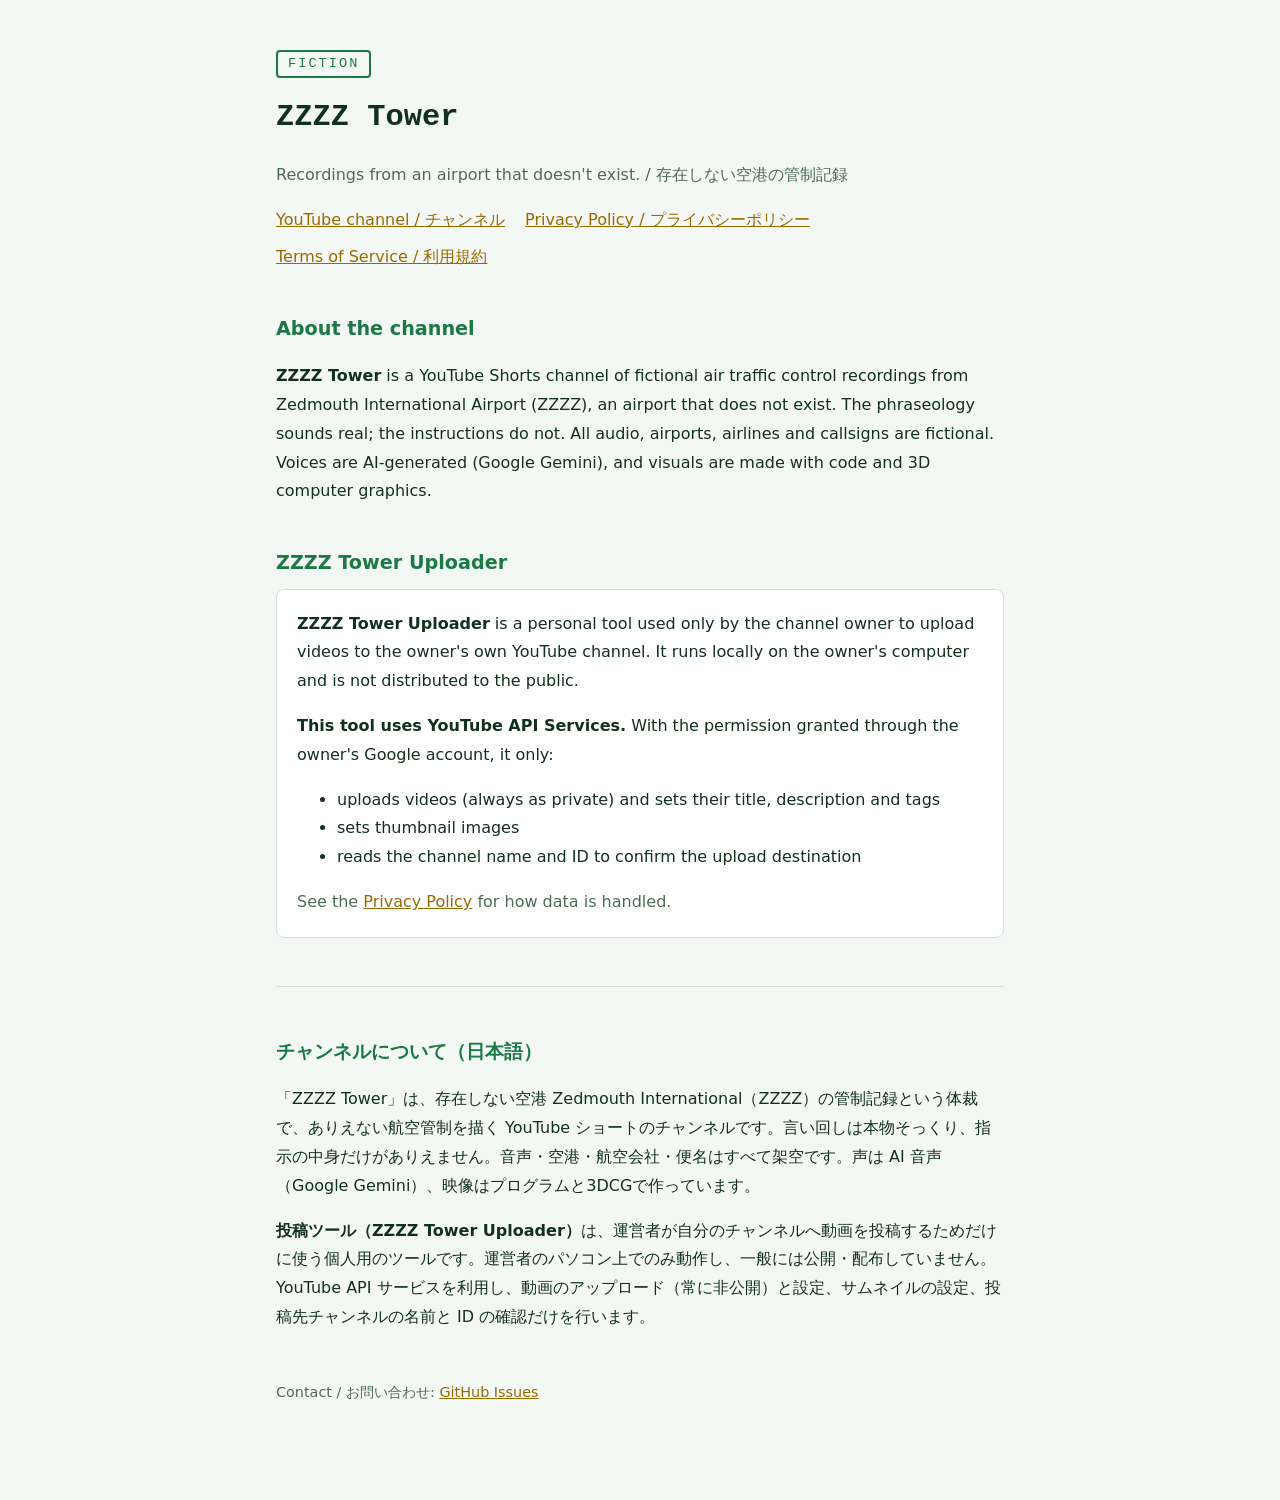
==== index.html @ 7130e058 "ZZZZ Tower: site for the uploader (home, privacy policy, terms) Co-Authored-By: Claude Opus 5.5 <nor" ====
<!doctype html>
<html lang="ja">
<head>
<meta charset="utf-8">
<meta name="viewport" content="width=device-width, initial-scale=1">
<title>ZZZZ Tower</title>
<meta name="description" content="架空の空港 Zedmouth International（ZZZZ）の管制記録という体裁で、ありえない航空管制を描くショート動画のチャンネル「ZZZZ Tower」と、その投稿ツールの案内です。">
<link rel="stylesheet" href="style.css">
</head>
<body>
<main>
  <header>
    <span class="tag">FICTION</span>
    <h1>ZZZZ Tower</h1>
    <p class="muted">Recordings from an airport that doesn't exist. / 存在しない空港の管制記録</p>
    <nav>
      <a href="https://www.youtube.com/channel/UCy1MABj9fhOf2V3Uii7LMrw">YouTube channel / チャンネル</a>
      <a href="privacy.html">Privacy Policy / プライバシーポリシー</a>
      <a href="terms.html">Terms of Service / 利用規約</a>
    </nav>
  </header>

  <h2>About the channel</h2>
  <p><strong>ZZZZ Tower</strong> is a YouTube Shorts channel of fictional air traffic control recordings from Zedmouth International Airport (ZZZZ), an airport that does not exist. The phraseology sounds real; the instructions do not. All audio, airports, airlines and callsigns are fictional. Voices are AI-generated (Google Gemini), and visuals are made with code and 3D computer graphics.</p>

  <h2>ZZZZ Tower Uploader</h2>
  <div class="card">
    <p><strong>ZZZZ Tower Uploader</strong> is a personal tool used only by the channel owner to upload videos to the owner's own YouTube channel. It runs locally on the owner's computer and is not distributed to the public.</p>
    <p><strong>This tool uses YouTube API Services.</strong> With the permission granted through the owner's Google account, it only:</p>
    <ul>
      <li>uploads videos (always as private) and sets their title, description and tags</li>
      <li>sets thumbnail images</li>
      <li>reads the channel name and ID to confirm the upload destination</li>
    </ul>
    <p class="muted">See the <a href="privacy.html">Privacy Policy</a> for how data is handled.</p>
  </div>

  <hr>

  <h2>チャンネルについて（日本語）</h2>
  <p>「ZZZZ Tower」は、存在しない空港 Zedmouth International（ZZZZ）の管制記録という体裁で、ありえない航空管制を描く YouTube ショートのチャンネルです。言い回しは本物そっくり、指示の中身だけがありえません。音声・空港・航空会社・便名はすべて架空です。声は AI 音声（Google Gemini）、映像はプログラムと3DCGで作っています。</p>
  <p><strong>投稿ツール（ZZZZ Tower Uploader）</strong>は、運営者が自分のチャンネルへ動画を投稿するためだけに使う個人用のツールです。運営者のパソコン上でのみ動作し、一般には公開・配布していません。YouTube API サービスを利用し、動画のアップロード（常に非公開）と設定、サムネイルの設定、投稿先チャンネルの名前と ID の確認だけを行います。</p>

  <footer class="muted">
    <p>Contact / お問い合わせ: <a href="https://github.com/kyomshiro/zzzz-tower-site/issues">GitHub Issues</a></p>
  </footer>
</main>
</body>
</html>
---- style.css ----
:root {
  --bg: #04100a;
  --panel: #0b1f14;
  --text: #dff7e7;
  --muted: #7fa58c;
  --accent: #8dffb4;
  --amber: #ffcf6a;
  --line: #1f4a30;
}
@media (prefers-color-scheme: light) {
  :root:not([data-theme="dark"]) {
    --bg: #f4f8f5;
    --panel: #ffffff;
    --text: #12301f;
    --muted: #4d6b58;
    --accent: #1b7a44;
    --amber: #9a6a00;
    --line: #cfe0d5;
  }
}
* { box-sizing: border-box; }
body {
  margin: 0;
  background: var(--bg);
  color: var(--text);
  font-family: "BIZ UDPGothic", "Hiragino Sans", "Yu Gothic UI", system-ui, sans-serif;
  line-height: 1.8;
}
main { max-width: 760px; margin: 0 auto; padding: 48px 16px 80px; }
header { margin-bottom: 40px; }
.tag {
  display: inline-block;
  border: 2px solid var(--accent);
  color: var(--accent);
  border-radius: 4px;
  padding: 0 10px;
  font-family: Consolas, "Courier New", monospace;
  letter-spacing: 0.15em;
  font-size: 0.85rem;
}
h1 { font-size: 1.9rem; margin: 12px 0 4px; font-family: Consolas, "Courier New", monospace; }
h2 { font-size: 1.2rem; margin: 40px 0 8px; color: var(--accent); }
a { color: var(--amber); }
nav { display: flex; flex-wrap: wrap; gap: 8px 20px; margin-top: 16px; }
.card { background: var(--panel); border: 1px solid var(--line); border-radius: 8px; padding: 4px 20px; }
.muted { color: var(--muted); }
hr { border: 0; border-top: 1px solid var(--line); margin: 48px 0; }
footer { margin-top: 48px; font-size: 0.9rem; }
code { font-family: Consolas, "Courier New", monospace; }
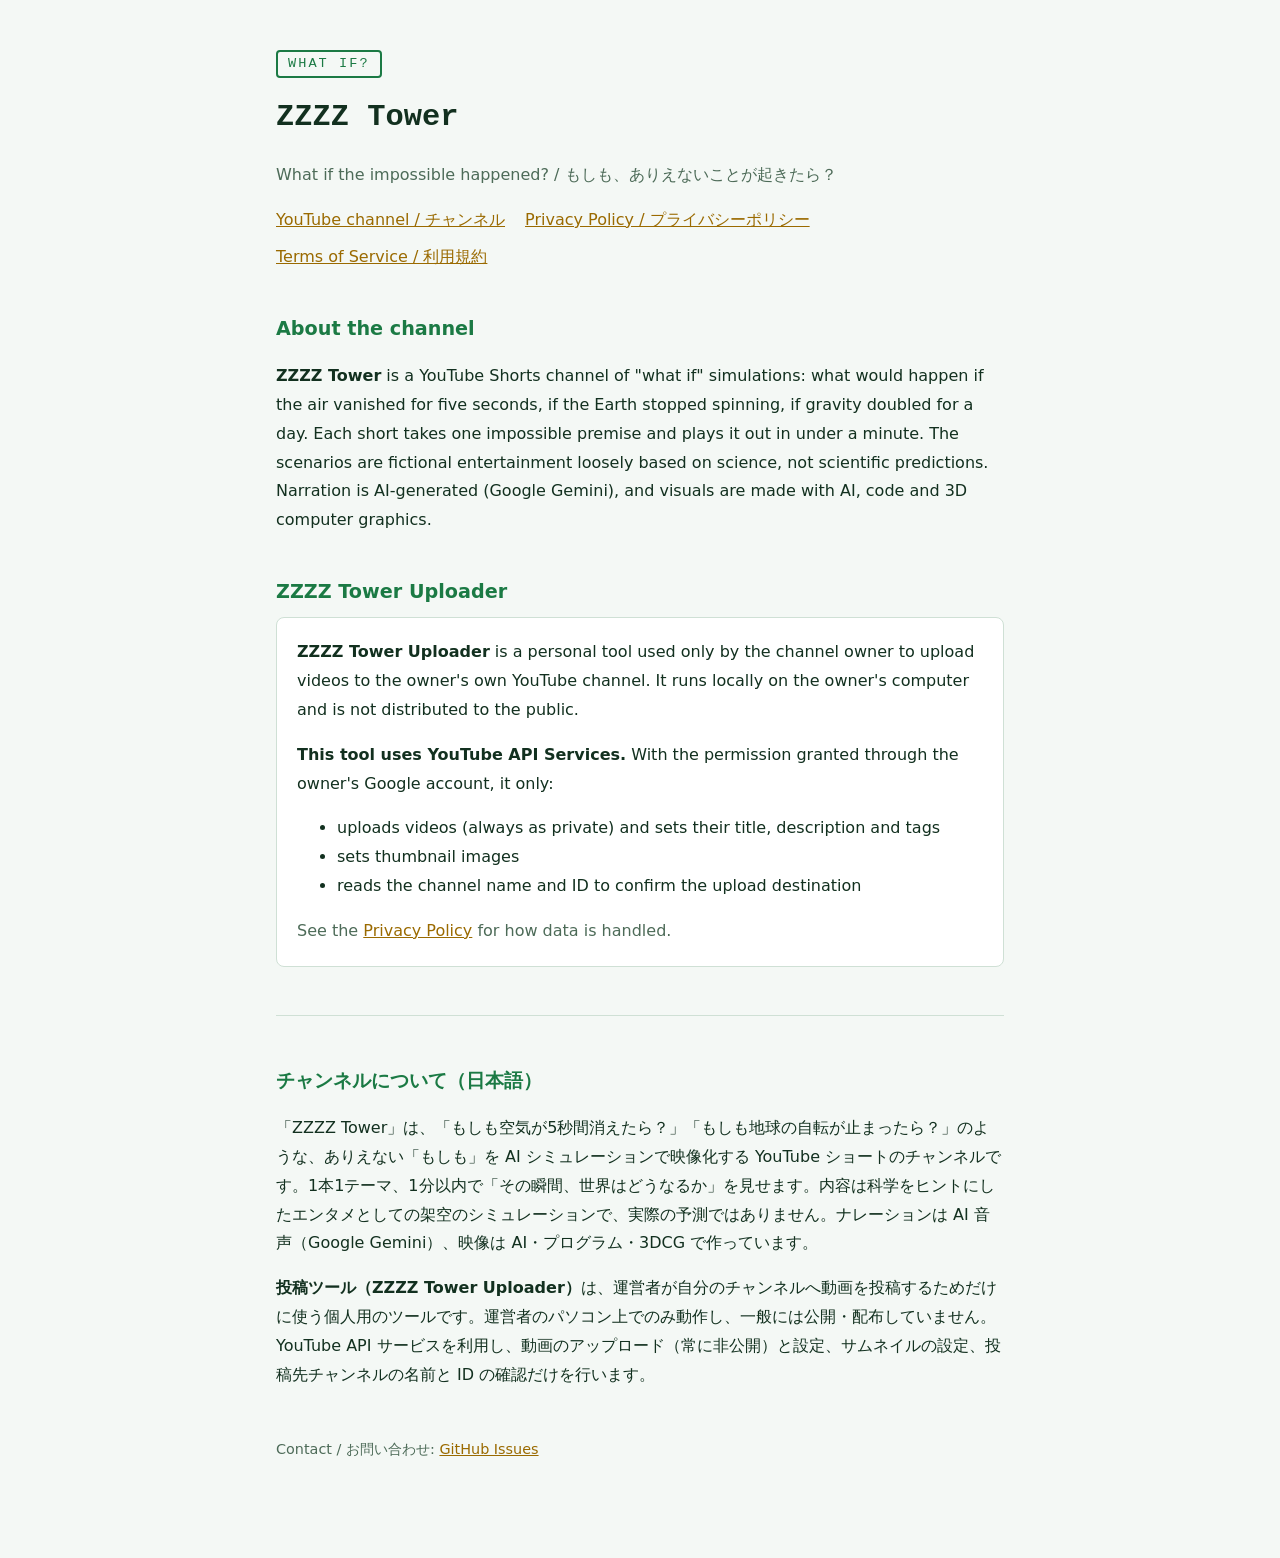
==== commit 7faeb0d5: "Rebrand channel description to 'what if' AI simulation shorts Co-Authored-By: Claude Opus 5.5 <norep" ====
--- a/index.html
+++ b/index.html
@@ -4,15 +4,15 @@
 <meta charset="utf-8">
 <meta name="viewport" content="width=device-width, initial-scale=1">
 <title>ZZZZ Tower</title>
-<meta name="description" content="架空の空港 Zedmouth International（ZZZZ）の管制記録という体裁で、ありえない航空管制を描くショート動画のチャンネル「ZZZZ Tower」と、その投稿ツールの案内です。">
+<meta name="description" content="「もしも〇〇だったら？」をAIシミュレーションで映像化するショート動画のチャンネル「ZZZZ Tower」と、その投稿ツールの案内です。">
 <link rel="stylesheet" href="style.css">
 </head>
 <body>
 <main>
   <header>
-    <span class="tag">FICTION</span>
+    <span class="tag">WHAT IF?</span>
     <h1>ZZZZ Tower</h1>
-    <p class="muted">Recordings from an airport that doesn't exist. / 存在しない空港の管制記録</p>
+    <p class="muted">What if the impossible happened? / もしも、ありえないことが起きたら？</p>
     <nav>
       <a href="https://www.youtube.com/channel/UCy1MABj9fhOf2V3Uii7LMrw">YouTube channel / チャンネル</a>
       <a href="privacy.html">Privacy Policy / プライバシーポリシー</a>
@@ -21,7 +21,7 @@
   </header>
 
   <h2>About the channel</h2>
-  <p><strong>ZZZZ Tower</strong> is a YouTube Shorts channel of fictional air traffic control recordings from Zedmouth International Airport (ZZZZ), an airport that does not exist. The phraseology sounds real; the instructions do not. All audio, airports, airlines and callsigns are fictional. Voices are AI-generated (Google Gemini), and visuals are made with code and 3D computer graphics.</p>
+  <p><strong>ZZZZ Tower</strong> is a YouTube Shorts channel of "what if" simulations: what would happen if the air vanished for five seconds, if the Earth stopped spinning, if gravity doubled for a day. Each short takes one impossible premise and plays it out in under a minute. The scenarios are fictional entertainment loosely based on science, not scientific predictions. Narration is AI-generated (Google Gemini), and visuals are made with AI, code and 3D computer graphics.</p>
 
   <h2>ZZZZ Tower Uploader</h2>
   <div class="card">
@@ -38,7 +38,7 @@
   <hr>
 
   <h2>チャンネルについて（日本語）</h2>
-  <p>「ZZZZ Tower」は、存在しない空港 Zedmouth International（ZZZZ）の管制記録という体裁で、ありえない航空管制を描く YouTube ショートのチャンネルです。言い回しは本物そっくり、指示の中身だけがありえません。音声・空港・航空会社・便名はすべて架空です。声は AI 音声（Google Gemini）、映像はプログラムと3DCGで作っています。</p>
+  <p>「ZZZZ Tower」は、「もしも空気が5秒間消えたら？」「もしも地球の自転が止まったら？」のような、ありえない「もしも」を AI シミュレーションで映像化する YouTube ショートのチャンネルです。1本1テーマ、1分以内で「その瞬間、世界はどうなるか」を見せます。内容は科学をヒントにしたエンタメとしての架空のシミュレーションで、実際の予測ではありません。ナレーションは AI 音声（Google Gemini）、映像は AI・プログラム・3DCG で作っています。</p>
   <p><strong>投稿ツール（ZZZZ Tower Uploader）</strong>は、運営者が自分のチャンネルへ動画を投稿するためだけに使う個人用のツールです。運営者のパソコン上でのみ動作し、一般には公開・配布していません。YouTube API サービスを利用し、動画のアップロード（常に非公開）と設定、サムネイルの設定、投稿先チャンネルの名前と ID の確認だけを行います。</p>
 
   <footer class="muted">
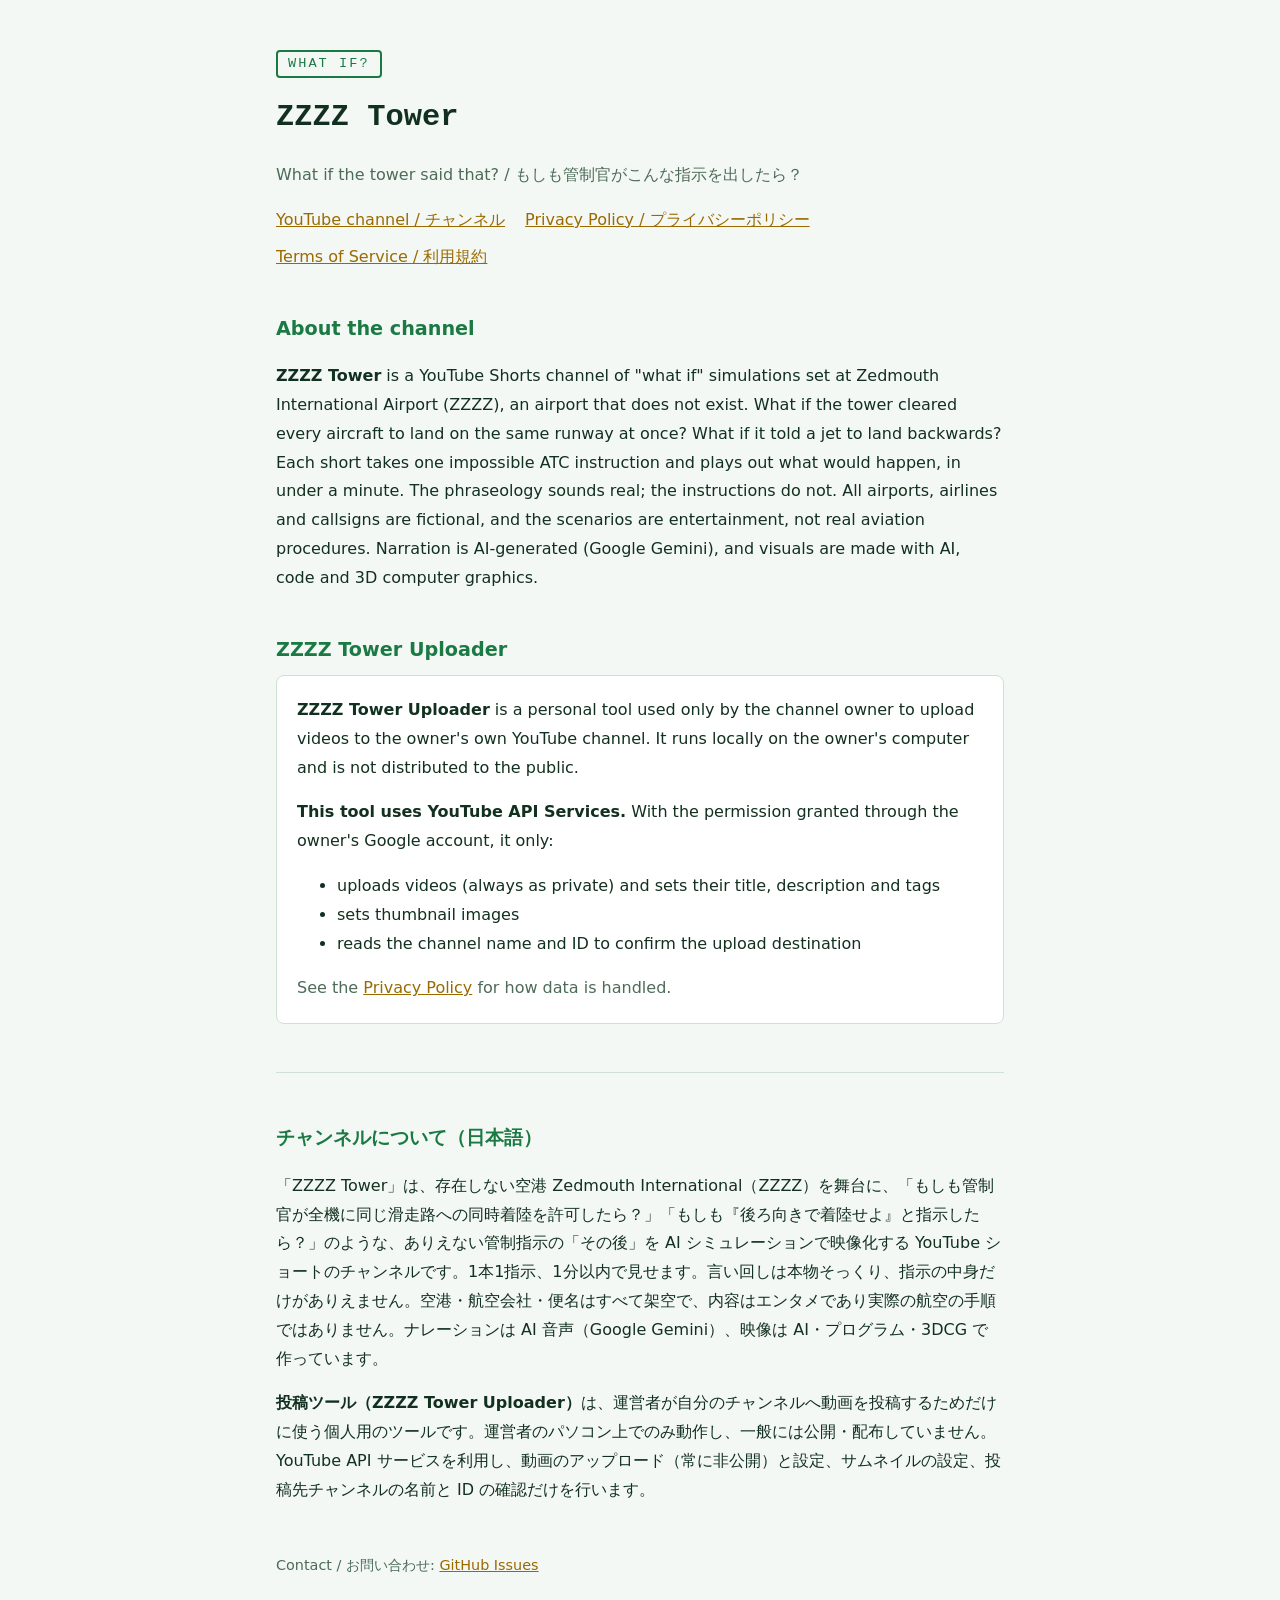
==== commit f40e927d: "Frame what-if shorts around impossible ATC instructions at ZZZZ Co-Authored-By: Claude Opus 5.5 <nor" ====
--- a/index.html
+++ b/index.html
@@ -4,7 +4,7 @@
 <meta charset="utf-8">
 <meta name="viewport" content="width=device-width, initial-scale=1">
 <title>ZZZZ Tower</title>
-<meta name="description" content="「もしも〇〇だったら？」をAIシミュレーションで映像化するショート動画のチャンネル「ZZZZ Tower」と、その投稿ツールの案内です。">
+<meta name="description" content="「もしも管制官がこんな指示を出したら？」をAIシミュレーションで映像化するショート動画のチャンネル「ZZZZ Tower」と、その投稿ツールの案内です。">
 <link rel="stylesheet" href="style.css">
 </head>
 <body>
@@ -12,7 +12,7 @@
   <header>
     <span class="tag">WHAT IF?</span>
     <h1>ZZZZ Tower</h1>
-    <p class="muted">What if the impossible happened? / もしも、ありえないことが起きたら？</p>
+    <p class="muted">What if the tower said that? / もしも管制官がこんな指示を出したら？</p>
     <nav>
       <a href="https://www.youtube.com/channel/UCy1MABj9fhOf2V3Uii7LMrw">YouTube channel / チャンネル</a>
       <a href="privacy.html">Privacy Policy / プライバシーポリシー</a>
@@ -21,7 +21,7 @@
   </header>
 
   <h2>About the channel</h2>
-  <p><strong>ZZZZ Tower</strong> is a YouTube Shorts channel of "what if" simulations: what would happen if the air vanished for five seconds, if the Earth stopped spinning, if gravity doubled for a day. Each short takes one impossible premise and plays it out in under a minute. The scenarios are fictional entertainment loosely based on science, not scientific predictions. Narration is AI-generated (Google Gemini), and visuals are made with AI, code and 3D computer graphics.</p>
+  <p><strong>ZZZZ Tower</strong> is a YouTube Shorts channel of "what if" simulations set at Zedmouth International Airport (ZZZZ), an airport that does not exist. What if the tower cleared every aircraft to land on the same runway at once? What if it told a jet to land backwards? Each short takes one impossible ATC instruction and plays out what would happen, in under a minute. The phraseology sounds real; the instructions do not. All airports, airlines and callsigns are fictional, and the scenarios are entertainment, not real aviation procedures. Narration is AI-generated (Google Gemini), and visuals are made with AI, code and 3D computer graphics.</p>
 
   <h2>ZZZZ Tower Uploader</h2>
   <div class="card">
@@ -38,7 +38,7 @@
   <hr>
 
   <h2>チャンネルについて（日本語）</h2>
-  <p>「ZZZZ Tower」は、「もしも空気が5秒間消えたら？」「もしも地球の自転が止まったら？」のような、ありえない「もしも」を AI シミュレーションで映像化する YouTube ショートのチャンネルです。1本1テーマ、1分以内で「その瞬間、世界はどうなるか」を見せます。内容は科学をヒントにしたエンタメとしての架空のシミュレーションで、実際の予測ではありません。ナレーションは AI 音声（Google Gemini）、映像は AI・プログラム・3DCG で作っています。</p>
+  <p>「ZZZZ Tower」は、存在しない空港 Zedmouth International（ZZZZ）を舞台に、「もしも管制官が全機に同じ滑走路への同時着陸を許可したら？」「もしも『後ろ向きで着陸せよ』と指示したら？」のような、ありえない管制指示の「その後」を AI シミュレーションで映像化する YouTube ショートのチャンネルです。1本1指示、1分以内で見せます。言い回しは本物そっくり、指示の中身だけがありえません。空港・航空会社・便名はすべて架空で、内容はエンタメであり実際の航空の手順ではありません。ナレーションは AI 音声（Google Gemini）、映像は AI・プログラム・3DCG で作っています。</p>
   <p><strong>投稿ツール（ZZZZ Tower Uploader）</strong>は、運営者が自分のチャンネルへ動画を投稿するためだけに使う個人用のツールです。運営者のパソコン上でのみ動作し、一般には公開・配布していません。YouTube API サービスを利用し、動画のアップロード（常に非公開）と設定、サムネイルの設定、投稿先チャンネルの名前と ID の確認だけを行います。</p>
 
   <footer class="muted">
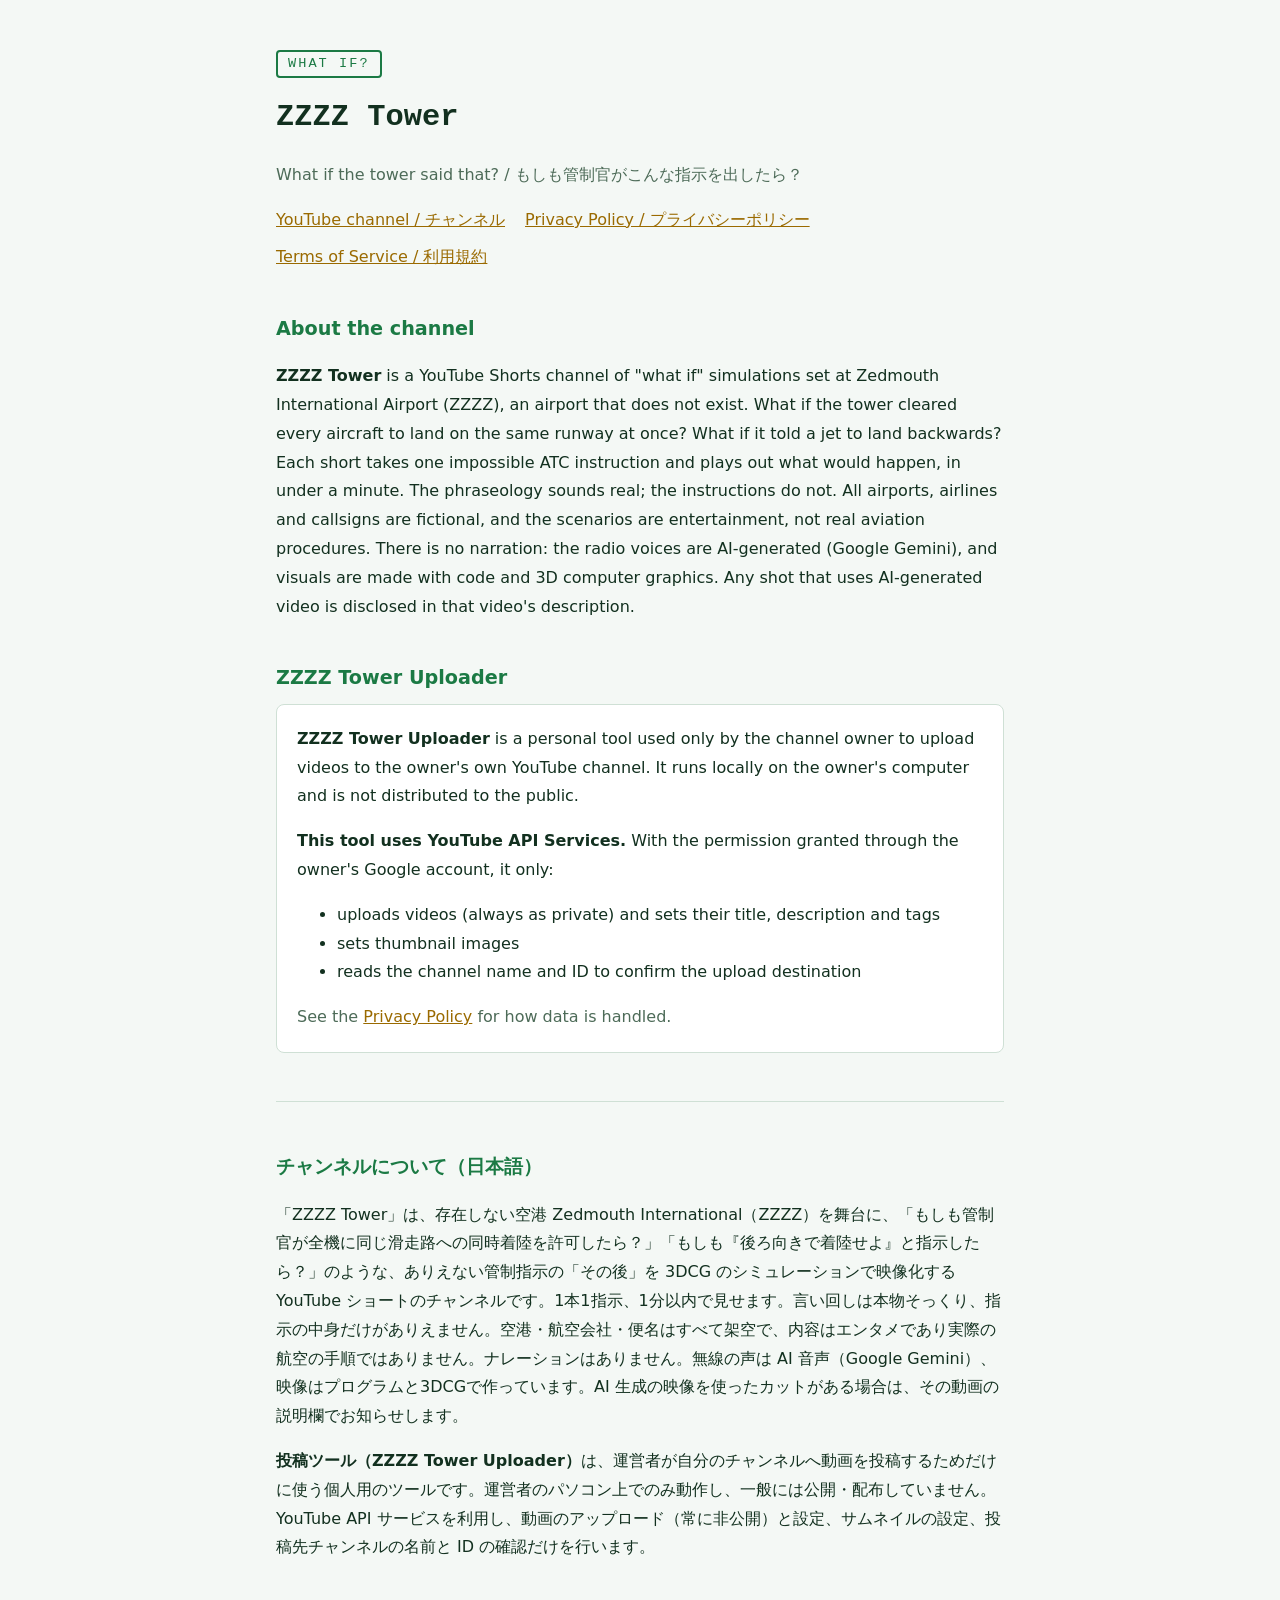
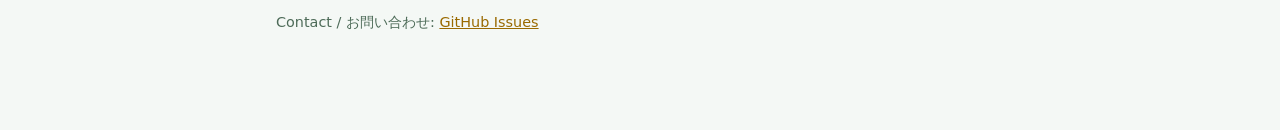
==== commit e2e540ac: "Merge what-if-channel: rebrand ZZZZ Tower as what-if ATC shorts Co-Authored-By: Claude Opus 5.5 <nor" ====
--- a/index.html
+++ b/index.html
@@ -4,7 +4,7 @@
 <meta charset="utf-8">
 <meta name="viewport" content="width=device-width, initial-scale=1">
 <title>ZZZZ Tower</title>
-<meta name="description" content="「もしも管制官がこんな指示を出したら？」をAIシミュレーションで映像化するショート動画のチャンネル「ZZZZ Tower」と、その投稿ツールの案内です。">
+<meta name="description" content="「もしも管制官がこんな指示を出したら？」を3DCGのシミュレーションで映像化するショート動画のチャンネル「ZZZZ Tower」と、その投稿ツールの案内です。">
 <link rel="stylesheet" href="style.css">
 </head>
 <body>
@@ -21,7 +21,7 @@
   </header>
 
   <h2>About the channel</h2>
-  <p><strong>ZZZZ Tower</strong> is a YouTube Shorts channel of "what if" simulations set at Zedmouth International Airport (ZZZZ), an airport that does not exist. What if the tower cleared every aircraft to land on the same runway at once? What if it told a jet to land backwards? Each short takes one impossible ATC instruction and plays out what would happen, in under a minute. The phraseology sounds real; the instructions do not. All airports, airlines and callsigns are fictional, and the scenarios are entertainment, not real aviation procedures. Narration is AI-generated (Google Gemini), and visuals are made with AI, code and 3D computer graphics.</p>
+  <p><strong>ZZZZ Tower</strong> is a YouTube Shorts channel of "what if" simulations set at Zedmouth International Airport (ZZZZ), an airport that does not exist. What if the tower cleared every aircraft to land on the same runway at once? What if it told a jet to land backwards? Each short takes one impossible ATC instruction and plays out what would happen, in under a minute. The phraseology sounds real; the instructions do not. All airports, airlines and callsigns are fictional, and the scenarios are entertainment, not real aviation procedures. There is no narration: the radio voices are AI-generated (Google Gemini), and visuals are made with code and 3D computer graphics. Any shot that uses AI-generated video is disclosed in that video's description.</p>
 
   <h2>ZZZZ Tower Uploader</h2>
   <div class="card">
@@ -38,7 +38,7 @@
   <hr>
 
   <h2>チャンネルについて（日本語）</h2>
-  <p>「ZZZZ Tower」は、存在しない空港 Zedmouth International（ZZZZ）を舞台に、「もしも管制官が全機に同じ滑走路への同時着陸を許可したら？」「もしも『後ろ向きで着陸せよ』と指示したら？」のような、ありえない管制指示の「その後」を AI シミュレーションで映像化する YouTube ショートのチャンネルです。1本1指示、1分以内で見せます。言い回しは本物そっくり、指示の中身だけがありえません。空港・航空会社・便名はすべて架空で、内容はエンタメであり実際の航空の手順ではありません。ナレーションは AI 音声（Google Gemini）、映像は AI・プログラム・3DCG で作っています。</p>
+  <p>「ZZZZ Tower」は、存在しない空港 Zedmouth International（ZZZZ）を舞台に、「もしも管制官が全機に同じ滑走路への同時着陸を許可したら？」「もしも『後ろ向きで着陸せよ』と指示したら？」のような、ありえない管制指示の「その後」を 3DCG のシミュレーションで映像化する YouTube ショートのチャンネルです。1本1指示、1分以内で見せます。言い回しは本物そっくり、指示の中身だけがありえません。空港・航空会社・便名はすべて架空で、内容はエンタメであり実際の航空の手順ではありません。ナレーションはありません。無線の声は AI 音声（Google Gemini）、映像はプログラムと3DCGで作っています。AI 生成の映像を使ったカットがある場合は、その動画の説明欄でお知らせします。</p>
   <p><strong>投稿ツール（ZZZZ Tower Uploader）</strong>は、運営者が自分のチャンネルへ動画を投稿するためだけに使う個人用のツールです。運営者のパソコン上でのみ動作し、一般には公開・配布していません。YouTube API サービスを利用し、動画のアップロード（常に非公開）と設定、サムネイルの設定、投稿先チャンネルの名前と ID の確認だけを行います。</p>
 
   <footer class="muted">
